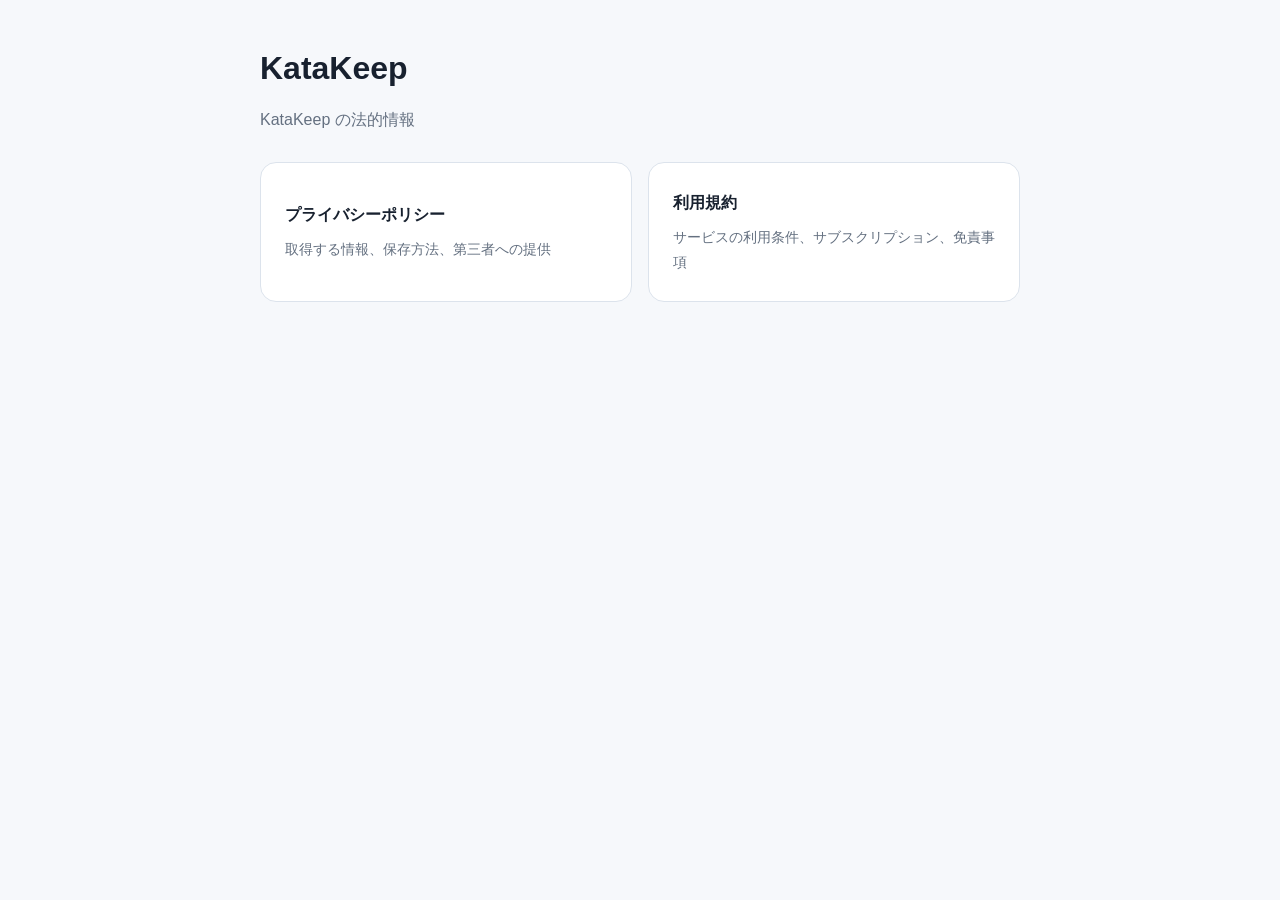
==== index.html @ e28be313 "Add KataKeep legal pages Co-authored-by: copilot-swe-agent[bot] <198982749+Copilot@users.noreply.git" ====
<!doctype html>
<html lang="ja">
  <head>
    <meta charset="utf-8">
    <meta name="viewport" content="width=device-width, initial-scale=1">
    <title>KataKeep - Legal</title>
    <link rel="stylesheet" href="styles.css">
  </head>
  <body>
    <main class="container">
      <h1>KataKeep</h1>
      <p class="lead">KataKeep の法的情報</p>
      <nav class="card-grid" aria-label="法的情報">
        <a class="card" href="privacy.html">
          <strong>プライバシーポリシー</strong>
          <span>取得する情報、保存方法、第三者への提供</span>
        </a>
        <a class="card" href="terms.html">
          <strong>利用規約</strong>
          <span>サービスの利用条件、サブスクリプション、免責事項</span>
        </a>
      </nav>
    </main>
  </body>
</html>
---- styles.css ----
:root {
  color-scheme: light;
  font-family: -apple-system, BlinkMacSystemFont, "Helvetica Neue", "Hiragino Kaku Gothic ProN", "Yu Gothic", sans-serif;
  color: #18212f;
  background: #f6f8fb;
}

* {
  box-sizing: border-box;
}

body {
  margin: 0;
  line-height: 1.75;
}

.container {
  width: min(760px, calc(100% - 40px));
  margin: 48px auto;
}

h1,
h2 {
  line-height: 1.3;
}

h1 {
  margin-bottom: 8px;
  font-size: 32px;
}

h2 {
  margin-top: 36px;
  font-size: 20px;
}

.lead,
.updated {
  color: #647080;
}

.card-grid {
  display: grid;
  grid-template-columns: repeat(auto-fit, minmax(220px, 1fr));
  gap: 16px;
  margin-top: 28px;
}

.card {
  display: flex;
  min-height: 140px;
  flex-direction: column;
  justify-content: center;
  gap: 8px;
  padding: 24px;
  border: 1px solid #dce3ec;
  border-radius: 16px;
  background: #fff;
  color: inherit;
  text-decoration: none;
}

.card:hover {
  border-color: #7d91a8;
}

.card span {
  color: #647080;
  font-size: 14px;
}

.document {
  padding: 32px 40px 48px;
  border: 1px solid #dce3ec;
  border-radius: 16px;
  background: #fff;
}

.back {
  color: #536a84;
  font-size: 14px;
  text-decoration: none;
}

a {
  color: #315f8a;
}

@media (max-width: 560px) {
  .container {
    width: min(100% - 24px, 760px);
    margin: 24px auto;
  }

  .document {
    padding: 24px 20px 36px;
  }
}
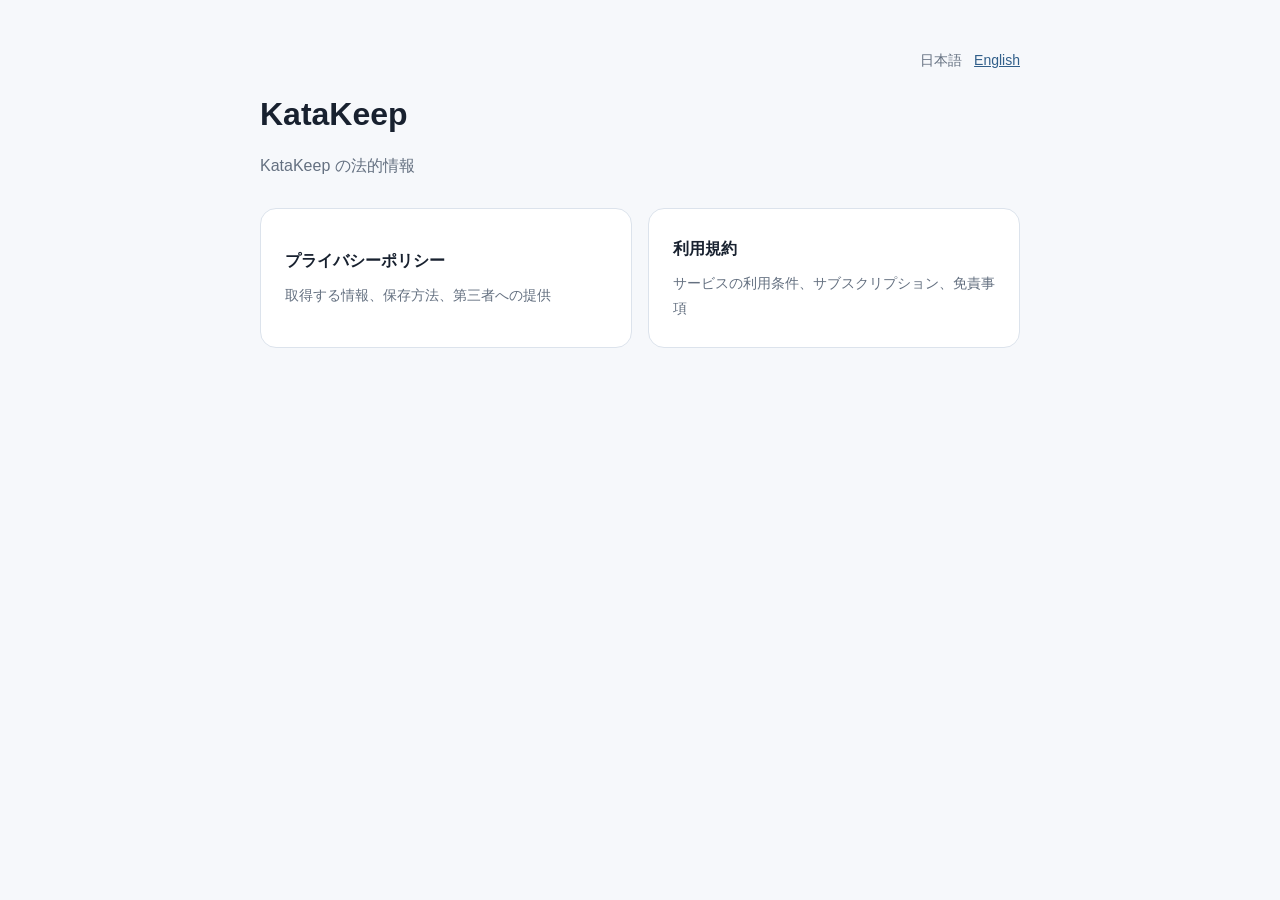
==== commit cdca143e: "Add English legal pages and language switch Co-authored-by: copilot-swe-agent[bot] <198982749+Copilo" ====
--- a/index.html
+++ b/index.html
@@ -8,6 +8,10 @@
   </head>
   <body>
     <main class="container">
+      <nav class="language-switch" aria-label="言語">
+        <span aria-current="page">日本語</span>
+        <a href="en/index.html" lang="en">English</a>
+      </nav>
       <h1>KataKeep</h1>
       <p class="lead">KataKeep の法的情報</p>
       <nav class="card-grid" aria-label="法的情報">
--- a/styles.css
+++ b/styles.css
@@ -36,6 +36,18 @@
 
 .lead,
 .updated {
+  color: #647080;
+}
+
+.language-switch {
+  display: flex;
+  justify-content: flex-end;
+  gap: 12px;
+  margin-bottom: 20px;
+  font-size: 14px;
+}
+
+.language-switch span {
   color: #647080;
 }
 
